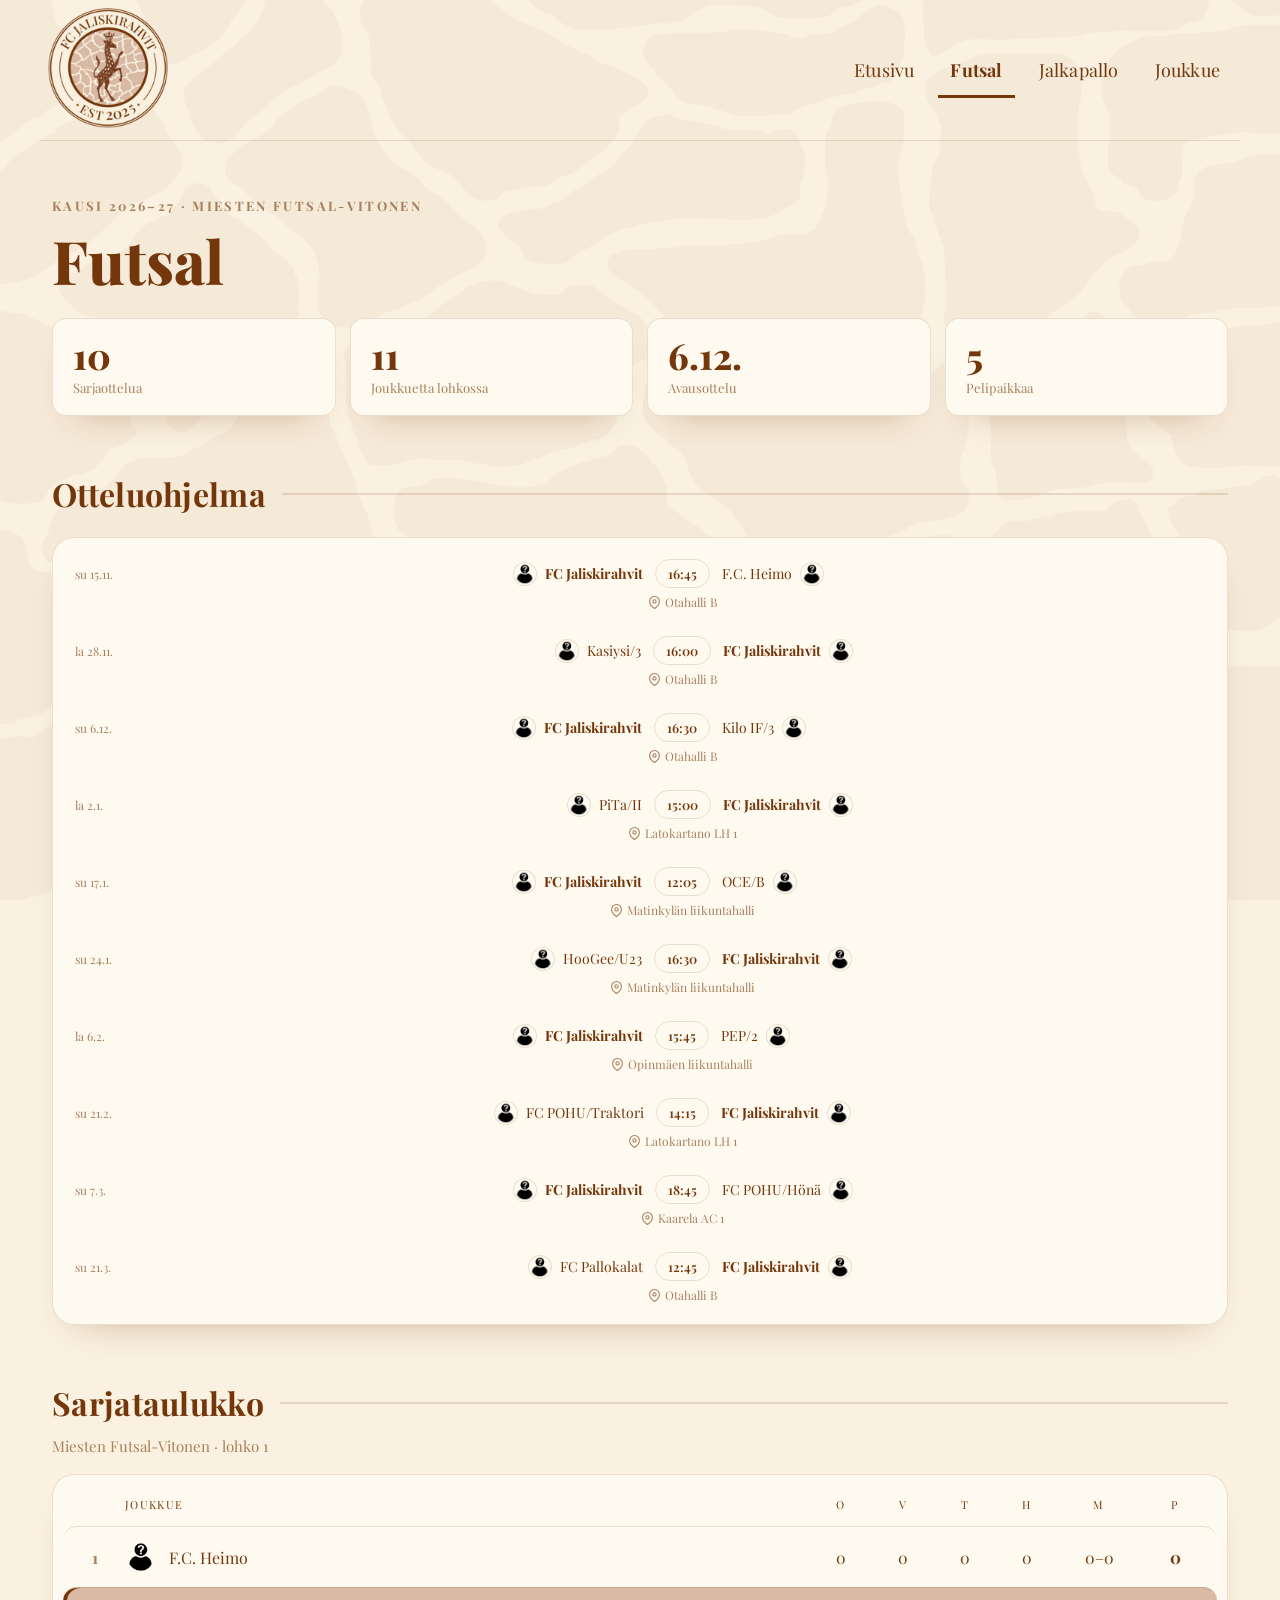
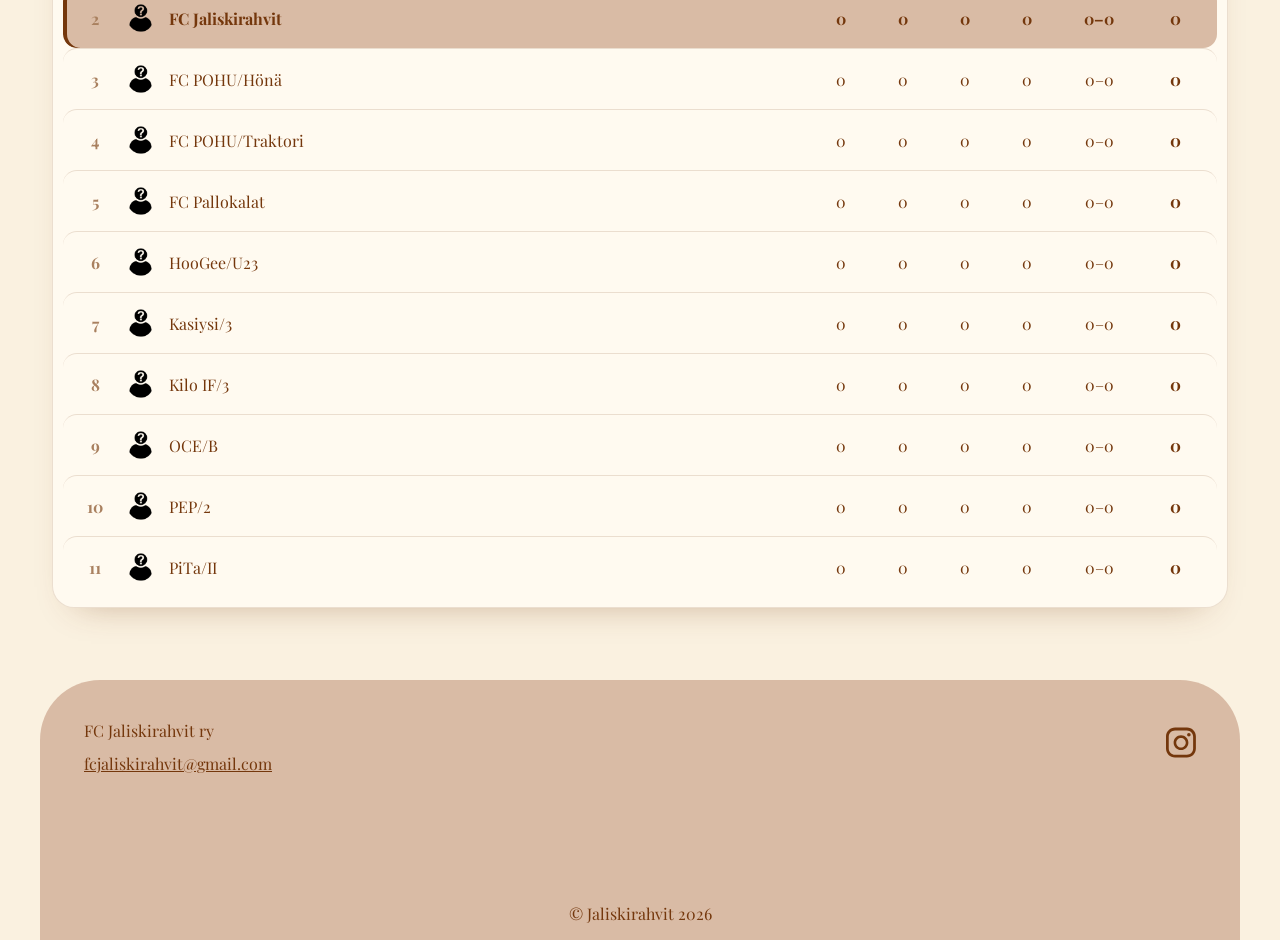
==== futsal.html @ c461353d "Add futsal season and rework home page for the off-season - Fetch the futsal team's matches and grou" ====
<!DOCTYPE html>
<html lang="fi">
<head>
    <meta charset="UTF-8">
    <meta name="viewport" content="width=device-width, initial-scale=1.0">
    <title>Futsal | FC Jaliskirahvit</title>
    <link rel="icon" type="image/x-icon" href="/assets/favicon.ico">
    <link rel="stylesheet" href="css/main.css">
    <script src="js/matches.js" defer></script>
    <script src="js/season.js" defer></script>
</head>
<body data-season="futsal">
    <header>
        <div class="header__logo-container">
            <a href="index.html"><img src="assets/logo.png" width="120"></a>
        </div>
        <nav class="header__menu">
            <div class="header__menu-item">
                <a href="index.html">Etusivu</a>
            </div>
            <div class="header__menu-item">
                <a href="futsal.html" aria-current="page">Futsal</a>
            </div>
            <div class="header__menu-item">
                <a href="jalkapallo.html">Jalkapallo</a>
            </div>
            <div class="header__menu-item">
                <a href="joukkue.html">Joukkue</a>
            </div>
        </nav>
    </header>
    <main>
        <section class="squad-intro">
            <span class="hero__eyebrow"></span>
            <h1>Futsal</h1>
            <div class="squad-intro__stats"></div>
        </section>
        <section class="fixtures" id="ottelut">
            <div class="section-heading">
                <h2>Otteluohjelma</h2>
                <span class="section-heading__rule"></span>
            </div>
            <div class="fixtures__container"></div>
        </section>
        <section class="table" id="sarja">
            <div class="section-heading">
                <h2>Sarjataulukko</h2>
                <span class="section-heading__rule"></span>
            </div>
            <p class="section-subtitle"></p>
            <div class="table__container"></div>
        </section>
    </main>
    <footer>
        <div class="footer__content-main">
            <div class="footer__content-left">
                <div class="footer__name"><p>FC Jaliskirahvit ry</p></div>
                <div class="footer__email"><a href="mailto:fcjaliskirahvit@gmail.com">fcjaliskirahvit@gmail.com</a></div>
            </div>
            <div class="footer__content-right">
                <div class="footer__socials">
                    <div class="footer__socials-instagram">
                        <a href="https://instagram.com/fcjaliskirahvit/" target="_blank">
                            <svg width="45" height="45" viewBox="0 0 45 45" fill="none" xmlns="http://www.w3.org/2000/svg">
                                <path d="M34.3125 8.25C32.8125 8.25 31.6875 9.375 31.6875 10.875C31.6875 12.375 32.8125 13.5 34.3125 13.5C35.8125 13.5 36.9375 12.375 36.9375 10.875C36.9375 9.375 35.8125 8.25 34.3125 8.25Z" fill="#74370c"/>
                                <path d="M22.5 11.625C16.3125 11.625 11.4375 16.6875 11.4375 22.6875C11.4375 28.6875 16.5 33.75 22.5 33.75C28.5 33.75 33.5625 28.6875 33.5625 22.6875C33.5625 16.6875 28.6875 11.625 22.5 11.625ZM22.5 29.8125C18.5625 29.8125 15.375 26.625 15.375 22.6875C15.375 18.75 18.5625 15.5625 22.5 15.5625C26.4375 15.5625 29.625 18.75 29.625 22.6875C29.625 26.625 26.4375 29.8125 22.5 29.8125Z" fill="#74370c"/>
                                <path d="M31.5 0H13.6875C6 0 0 6 0 13.5V31.3125C0 38.8125 6 44.8125 13.5 44.8125H31.3125C38.8125 44.8125 44.8125 38.8125 44.8125 31.3125V13.5C45 6 39 0 31.5 0ZM40.6875 31.5C40.6875 36.5625 36.5625 40.875 31.3125 40.875H13.5C8.4375 40.875 4.125 36.75 4.125 31.5V13.6875C4.125 8.625 8.25 4.3125 13.5 4.3125H31.3125C36.375 4.3125 40.6875 8.4375 40.6875 13.6875V31.5Z" fill="#74370c"/>
                            </svg>
                        </a>
                    </div>
                </div>
            </div>
        </div>
        <div class="footer__content-bottom">
            <div class="footer__copyright"><p>&#169; Jaliskirahvit 2026</p></div>
        </div>
    </footer>
    <script async src="https://scripts.simpleanalyticscdn.com/latest.js"></script>
</body>
</html>
---- css/main.css ----
@import 'base.css';
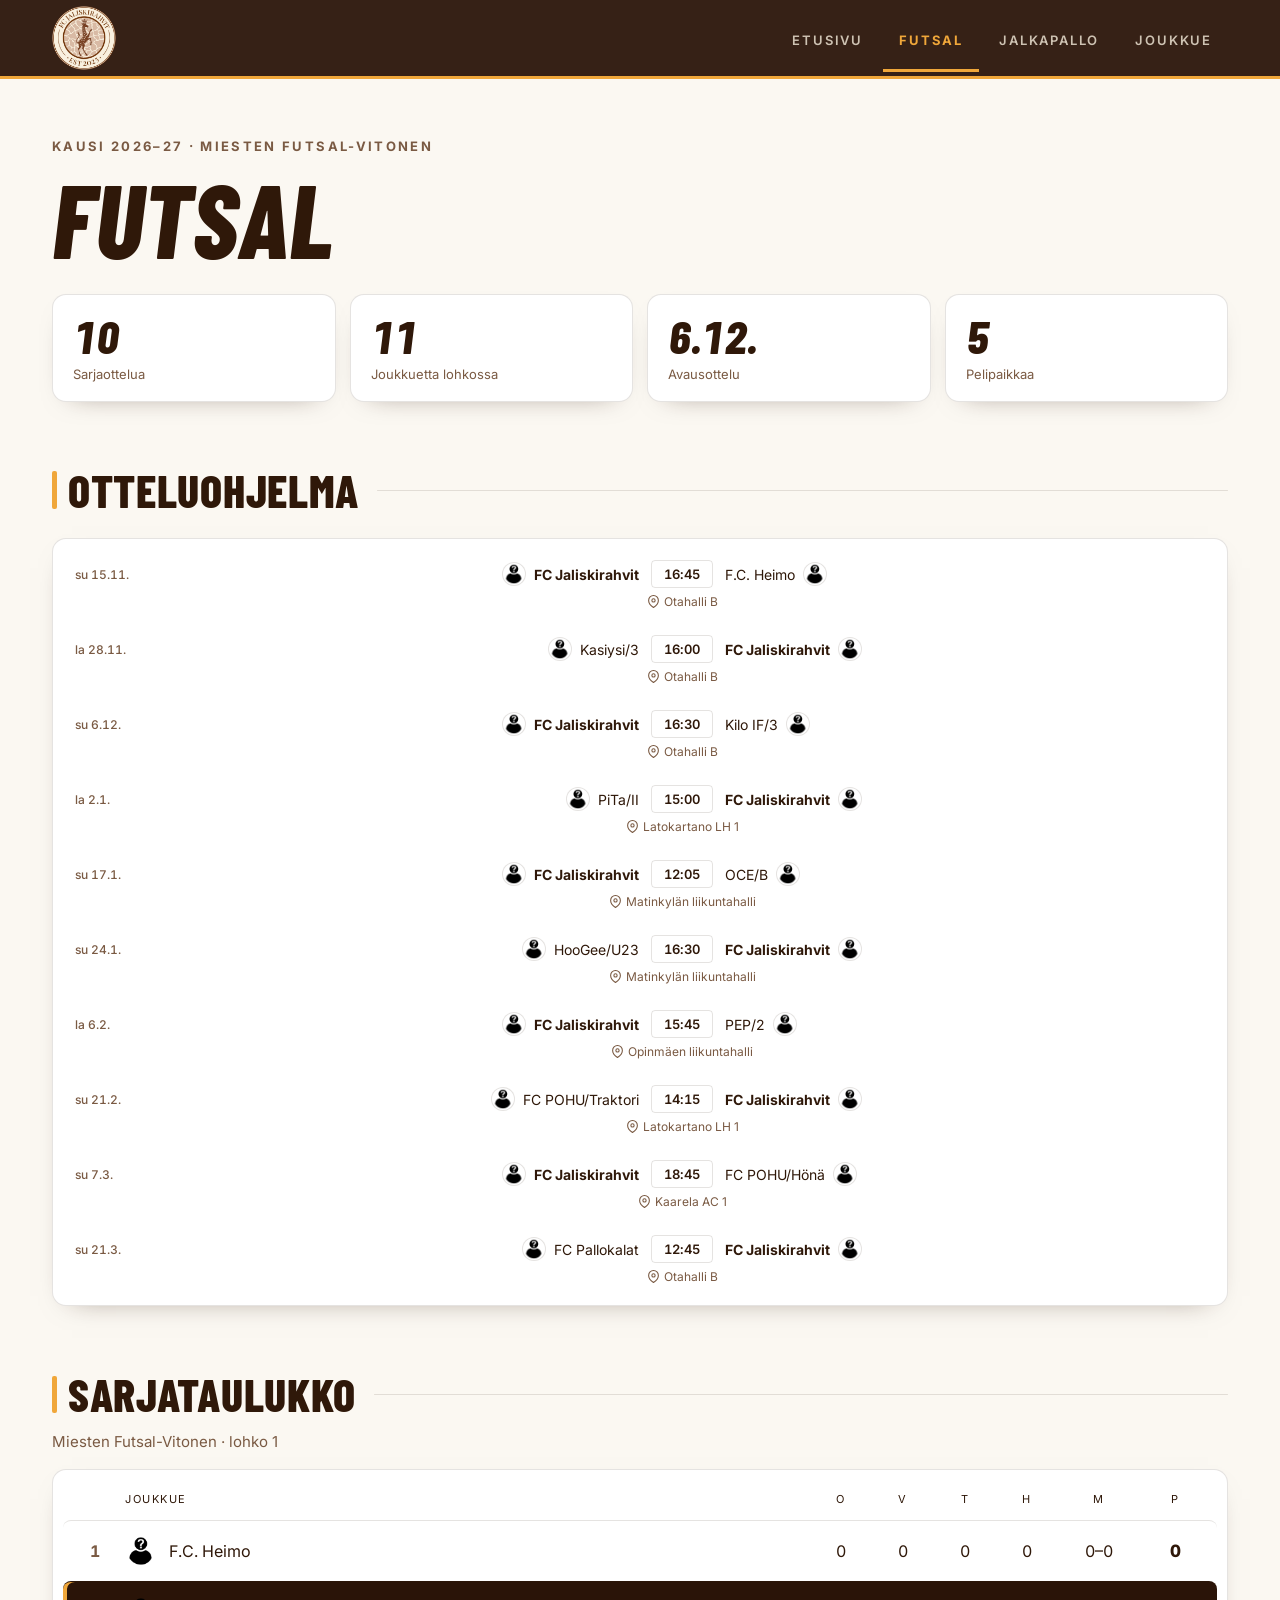
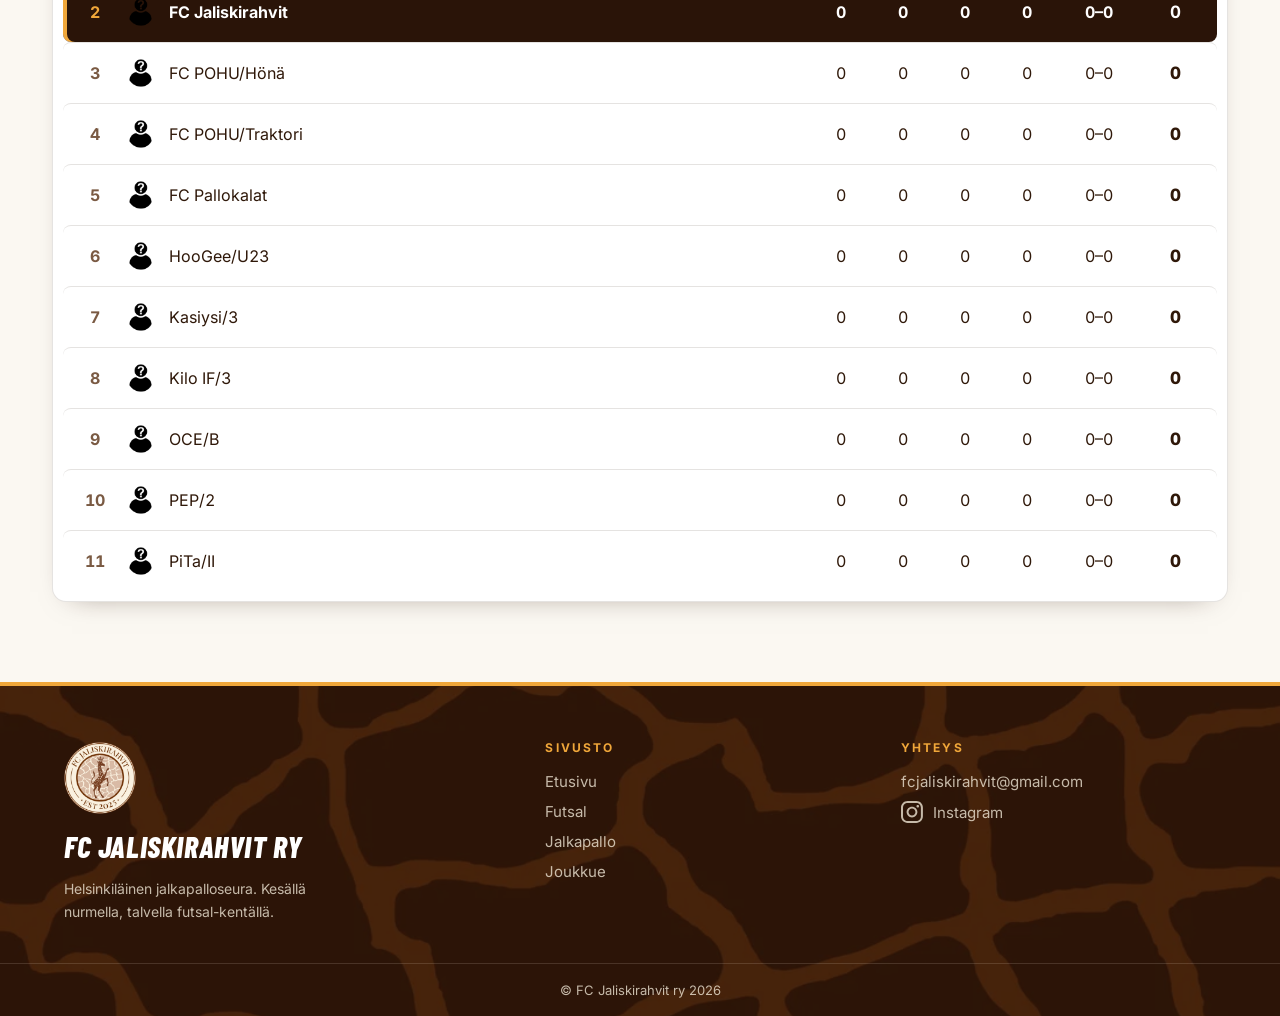
==== commit d9657e37: "Redesign the site with a professional sports-club look - New dark/amber design layer (css/pro.css): " ====
--- a/futsal.html
+++ b/futsal.html
@@ -4,17 +4,30 @@
     <meta charset="UTF-8">
     <meta name="viewport" content="width=device-width, initial-scale=1.0">
     <title>Futsal | FC Jaliskirahvit</title>
+    <meta name="description" content="FC Jaliskirahvitin futsal-kausi: otteluohjelma, tulokset ja sarjataulukko.">
+    <meta name="theme-color" content="#2a1408">
+    <meta property="og:type" content="website">
+    <meta property="og:site_name" content="FC Jaliskirahvit">
+    <meta property="og:title" content="Futsal | FC Jaliskirahvit">
+    <meta property="og:description" content="FC Jaliskirahvitin futsal-kausi: otteluohjelma, tulokset ja sarjataulukko.">
+    <meta property="og:image" content="https://jaliskirahvit.fi/assets/og-image.jpg">
+    <meta name="twitter:card" content="summary_large_image">
+    <script>document.documentElement.classList.add("js")</script>
     <link rel="icon" type="image/x-icon" href="/assets/favicon.ico">
+    <link rel="preload" href="assets/fonts/inter-latin.woff2" as="font" type="font/woff2" crossorigin>
+    <link rel="preload" href="assets/fonts/barlow-condensed-800-italic.woff2" as="font" type="font/woff2" crossorigin>
     <link rel="stylesheet" href="css/main.css">
+    <script src="js/nav.js" defer></script>
+    <script src="js/motion.js" defer></script>
     <script src="js/matches.js" defer></script>
     <script src="js/season.js" defer></script>
 </head>
 <body data-season="futsal">
     <header>
         <div class="header__logo-container">
-            <a href="index.html"><img src="assets/logo.png" width="120"></a>
+            <a href="index.html"><img src="assets/logo-240.png" width="64" height="64" alt="FC Jaliskirahvit – etusivu"></a>
         </div>
-        <nav class="header__menu">
+        <nav class="header__menu" id="site-nav" aria-label="Päävalikko">
             <div class="header__menu-item">
                 <a href="index.html">Etusivu</a>
             </div>
@@ -28,6 +41,9 @@
                 <a href="joukkue.html">Joukkue</a>
             </div>
         </nav>
+        <button class="header__toggle" type="button" aria-label="Avaa valikko" aria-expanded="false" aria-controls="site-nav">
+            <span></span><span></span><span></span>
+        </button>
     </header>
     <main>
         <section class="squad-intro">
@@ -52,28 +68,32 @@
         </section>
     </main>
     <footer>
-        <div class="footer__content-main">
-            <div class="footer__content-left">
-                <div class="footer__name"><p>FC Jaliskirahvit ry</p></div>
-                <div class="footer__email"><a href="mailto:fcjaliskirahvit@gmail.com">fcjaliskirahvit@gmail.com</a></div>
+        <div class="footer__inner">
+            <div class="footer__brand">
+                <img src="assets/logo-240.png" width="72" height="72" alt="FC Jaliskirahvit">
+                <span class="footer__name">FC Jaliskirahvit ry</span>
+                <p>Helsinkiläinen jalkapalloseura. Kesällä nurmella, talvella futsal-kentällä.</p>
             </div>
-            <div class="footer__content-right">
-                <div class="footer__socials">
-                    <div class="footer__socials-instagram">
-                        <a href="https://instagram.com/fcjaliskirahvit/" target="_blank">
-                            <svg width="45" height="45" viewBox="0 0 45 45" fill="none" xmlns="http://www.w3.org/2000/svg">
-                                <path d="M34.3125 8.25C32.8125 8.25 31.6875 9.375 31.6875 10.875C31.6875 12.375 32.8125 13.5 34.3125 13.5C35.8125 13.5 36.9375 12.375 36.9375 10.875C36.9375 9.375 35.8125 8.25 34.3125 8.25Z" fill="#74370c"/>
-                                <path d="M22.5 11.625C16.3125 11.625 11.4375 16.6875 11.4375 22.6875C11.4375 28.6875 16.5 33.75 22.5 33.75C28.5 33.75 33.5625 28.6875 33.5625 22.6875C33.5625 16.6875 28.6875 11.625 22.5 11.625ZM22.5 29.8125C18.5625 29.8125 15.375 26.625 15.375 22.6875C15.375 18.75 18.5625 15.5625 22.5 15.5625C26.4375 15.5625 29.625 18.75 29.625 22.6875C29.625 26.625 26.4375 29.8125 22.5 29.8125Z" fill="#74370c"/>
-                                <path d="M31.5 0H13.6875C6 0 0 6 0 13.5V31.3125C0 38.8125 6 44.8125 13.5 44.8125H31.3125C38.8125 44.8125 44.8125 38.8125 44.8125 31.3125V13.5C45 6 39 0 31.5 0ZM40.6875 31.5C40.6875 36.5625 36.5625 40.875 31.3125 40.875H13.5C8.4375 40.875 4.125 36.75 4.125 31.5V13.6875C4.125 8.625 8.25 4.3125 13.5 4.3125H31.3125C36.375 4.3125 40.6875 8.4375 40.6875 13.6875V31.5Z" fill="#74370c"/>
-                            </svg>
-                        </a>
-                    </div>
-                </div>
+            <div class="footer__col">
+                <h3>Sivusto</h3>
+                <ul>
+                    <li><a href="index.html">Etusivu</a></li>
+                    <li><a href="futsal.html">Futsal</a></li>
+                    <li><a href="jalkapallo.html">Jalkapallo</a></li>
+                    <li><a href="joukkue.html">Joukkue</a></li>
+                </ul>
+            </div>
+            <div class="footer__col">
+                <h3>Yhteys</h3>
+                <ul>
+                    <li><a href="mailto:fcjaliskirahvit@gmail.com">fcjaliskirahvit@gmail.com</a></li>
+                    <li><a class="footer__social" href="https://instagram.com/fcjaliskirahvit/" target="_blank" rel="noopener" aria-label="Instagram">
+                        <svg viewBox="0 0 45 45" aria-hidden="true"><path d="M34.3125 8.25C32.8125 8.25 31.6875 9.375 31.6875 10.875C31.6875 12.375 32.8125 13.5 34.3125 13.5C35.8125 13.5 36.9375 12.375 36.9375 10.875C36.9375 9.375 35.8125 8.25 34.3125 8.25Z"/><path d="M22.5 11.625C16.3125 11.625 11.4375 16.6875 11.4375 22.6875C11.4375 28.6875 16.5 33.75 22.5 33.75C28.5 33.75 33.5625 28.6875 33.5625 22.6875C33.5625 16.6875 28.6875 11.625 22.5 11.625ZM22.5 29.8125C18.5625 29.8125 15.375 26.625 15.375 22.6875C15.375 18.75 18.5625 15.5625 22.5 15.5625C26.4375 15.5625 29.625 18.75 29.625 22.6875C29.625 26.625 26.4375 29.8125 22.5 29.8125Z"/><path d="M31.5 0H13.6875C6 0 0 6 0 13.5V31.3125C0 38.8125 6 44.8125 13.5 44.8125H31.3125C38.8125 44.8125 44.8125 38.8125 44.8125 31.3125V13.5C45 6 39 0 31.5 0ZM40.6875 31.5C40.6875 36.5625 36.5625 40.875 31.3125 40.875H13.5C8.4375 40.875 4.125 36.75 4.125 31.5V13.6875C4.125 8.625 8.25 4.3125 13.5 4.3125H31.3125C36.375 4.3125 40.6875 8.4375 40.6875 13.6875V31.5Z"/></svg>
+                        Instagram</a></li>
+                </ul>
             </div>
         </div>
-        <div class="footer__content-bottom">
-            <div class="footer__copyright"><p>&#169; Jaliskirahvit 2026</p></div>
-        </div>
+        <div class="footer__bottom"><p>&#169; FC Jaliskirahvit ry 2026</p></div>
     </footer>
     <script async src="https://scripts.simpleanalyticscdn.com/latest.js"></script>
 </body>
--- a/css/main.css
+++ b/css/main.css
@@ -1 +1,2 @@
-@import 'base.css';+@import 'base.css';
+@import 'pro.css';
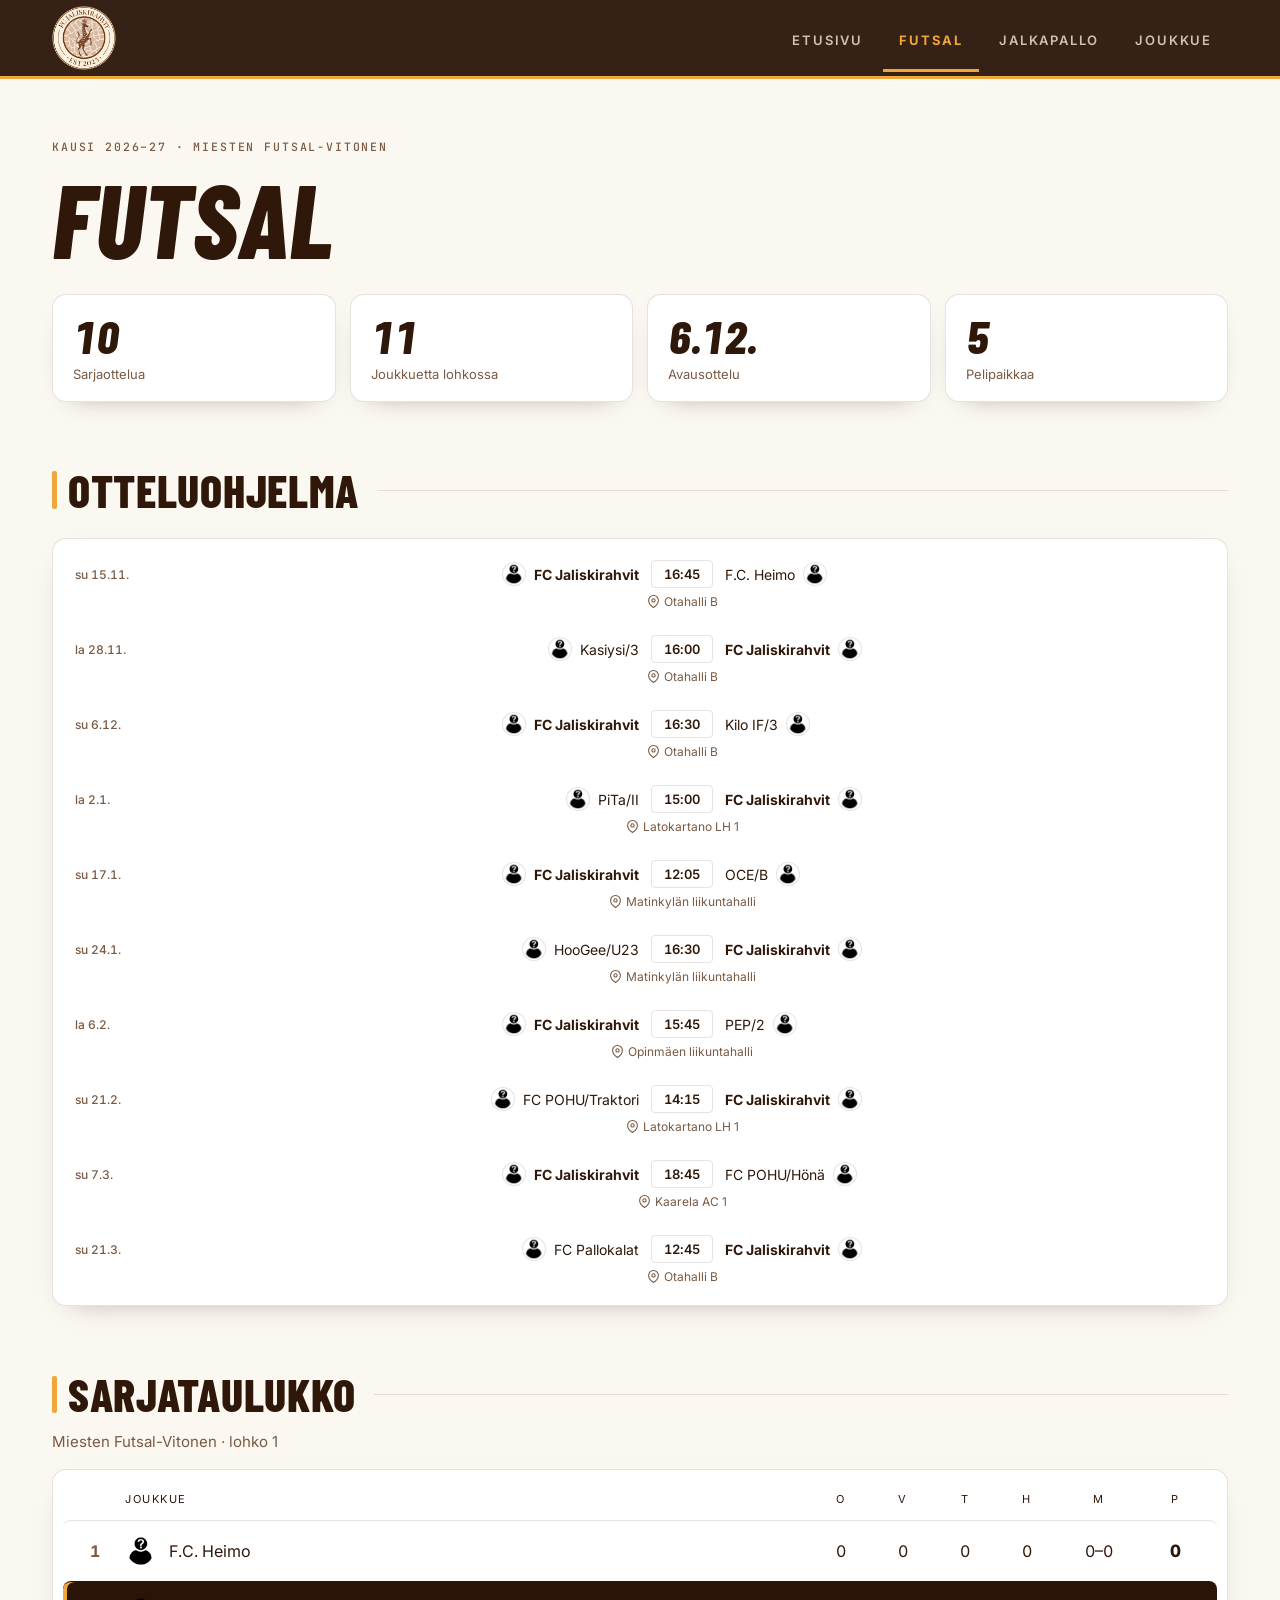
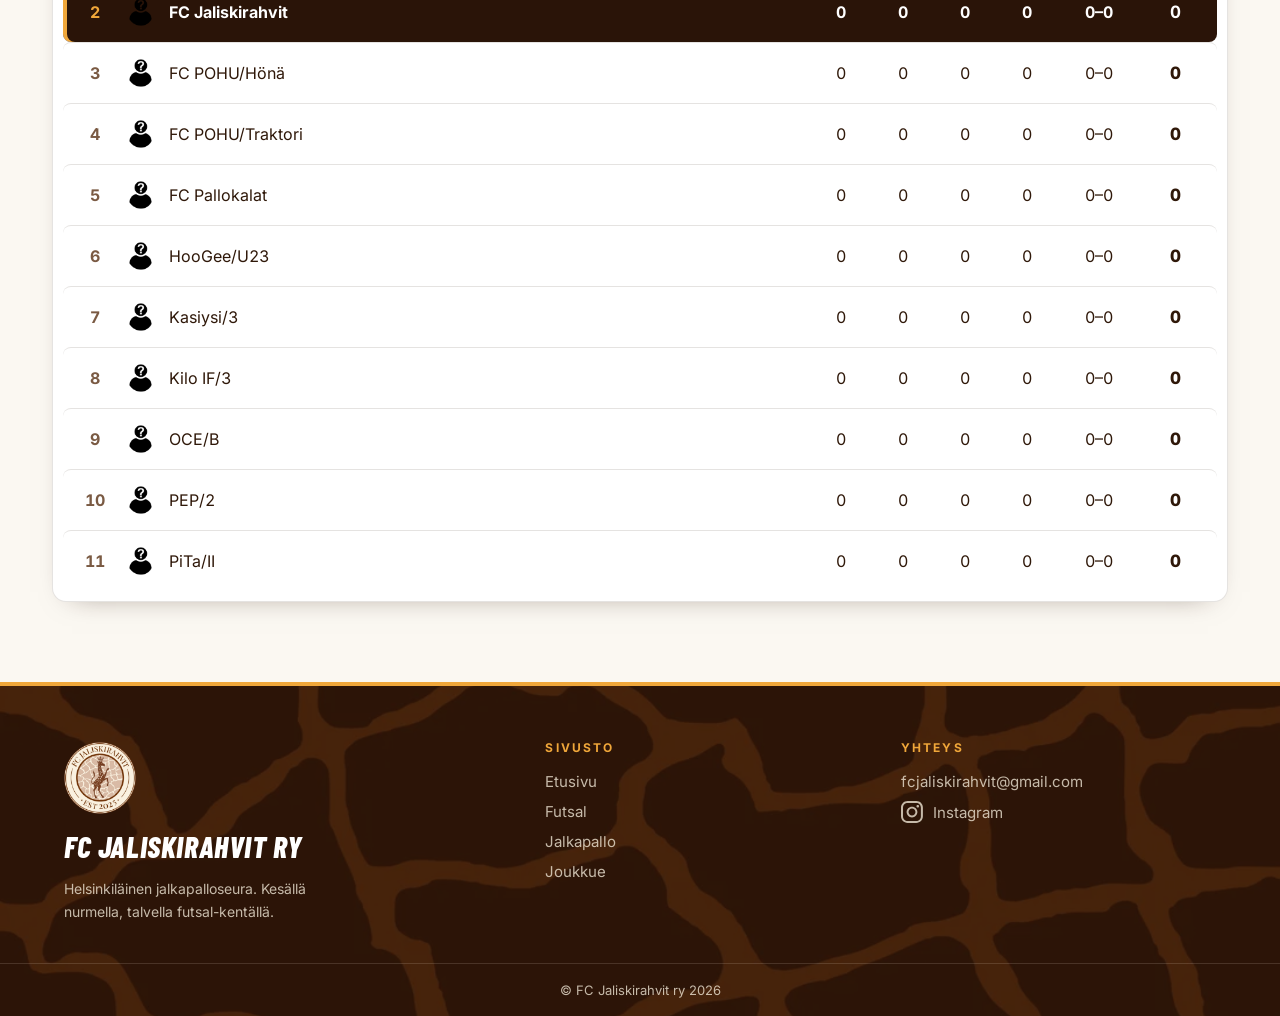
==== commit e2e857a7: "Add futuristic enhancement layer on top of the redesign - Live giraffe print: drifting Voronoi canva" ====
--- a/futsal.html
+++ b/futsal.html
@@ -14,12 +14,15 @@
     <meta name="twitter:card" content="summary_large_image">
     <script>document.documentElement.classList.add("js")</script>
     <link rel="icon" type="image/x-icon" href="/assets/favicon.ico">
+    <link rel="preload" href="assets/fonts/jetbrains-mono-latin.woff2" as="font" type="font/woff2" crossorigin>
     <link rel="preload" href="assets/fonts/inter-latin.woff2" as="font" type="font/woff2" crossorigin>
     <link rel="preload" href="assets/fonts/barlow-condensed-800-italic.woff2" as="font" type="font/woff2" crossorigin>
     <link rel="stylesheet" href="css/main.css">
     <script src="js/nav.js" defer></script>
     <script src="js/motion.js" defer></script>
+    <script src="js/fx.js" defer></script>
     <script src="js/matches.js" defer></script>
+    <script src="js/charts.js" defer></script>
     <script src="js/season.js" defer></script>
 </head>
 <body data-season="futsal">
@@ -50,6 +53,13 @@
             <span class="hero__eyebrow"></span>
             <h1>Futsal</h1>
             <div class="squad-intro__stats"></div>
+        </section>
+        <section class="progress" id="kulku" hidden>
+            <div class="section-heading">
+                <h2>Kauden kulku</h2>
+                <span class="section-heading__rule"></span>
+            </div>
+            <div class="progress__panel"></div>
         </section>
         <section class="fixtures" id="ottelut">
             <div class="section-heading">
--- a/css/main.css
+++ b/css/main.css
@@ -1,2 +1,3 @@
 @import 'base.css';
 @import 'pro.css';
+@import 'fx.css';
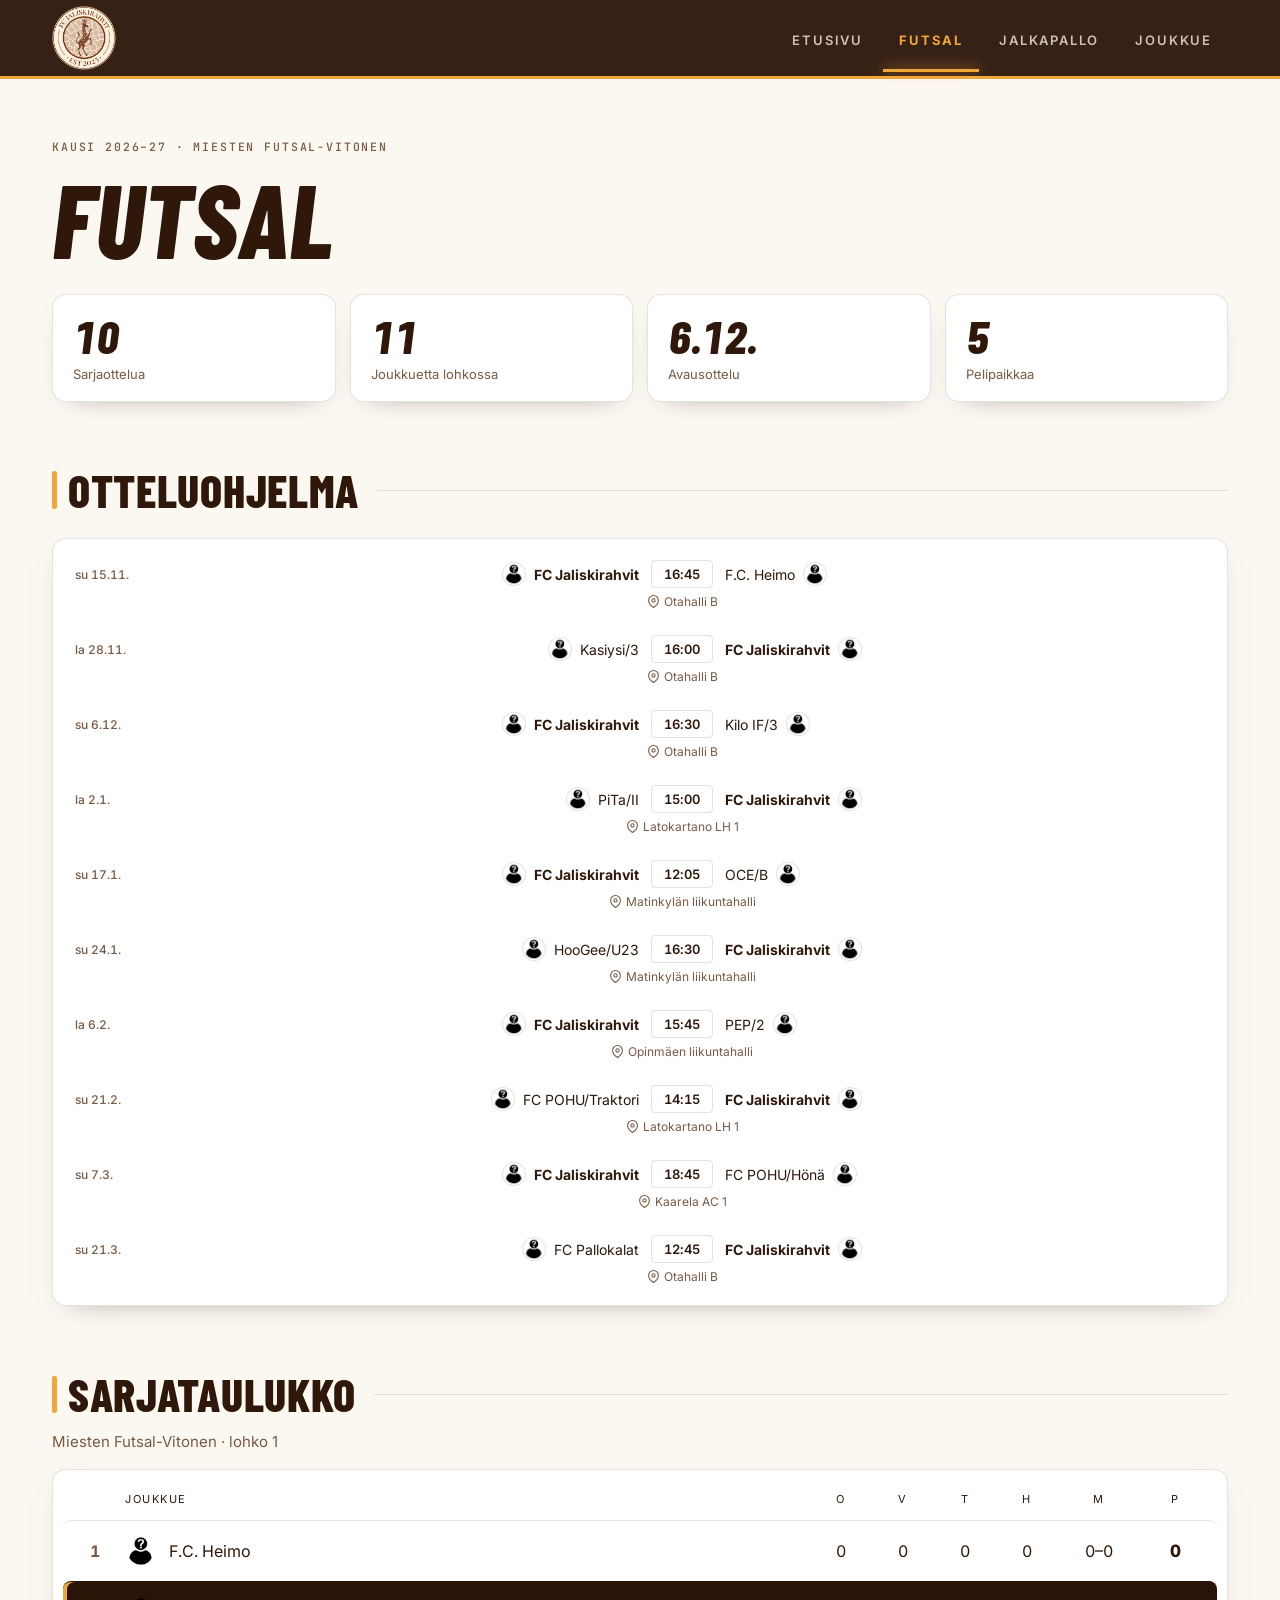
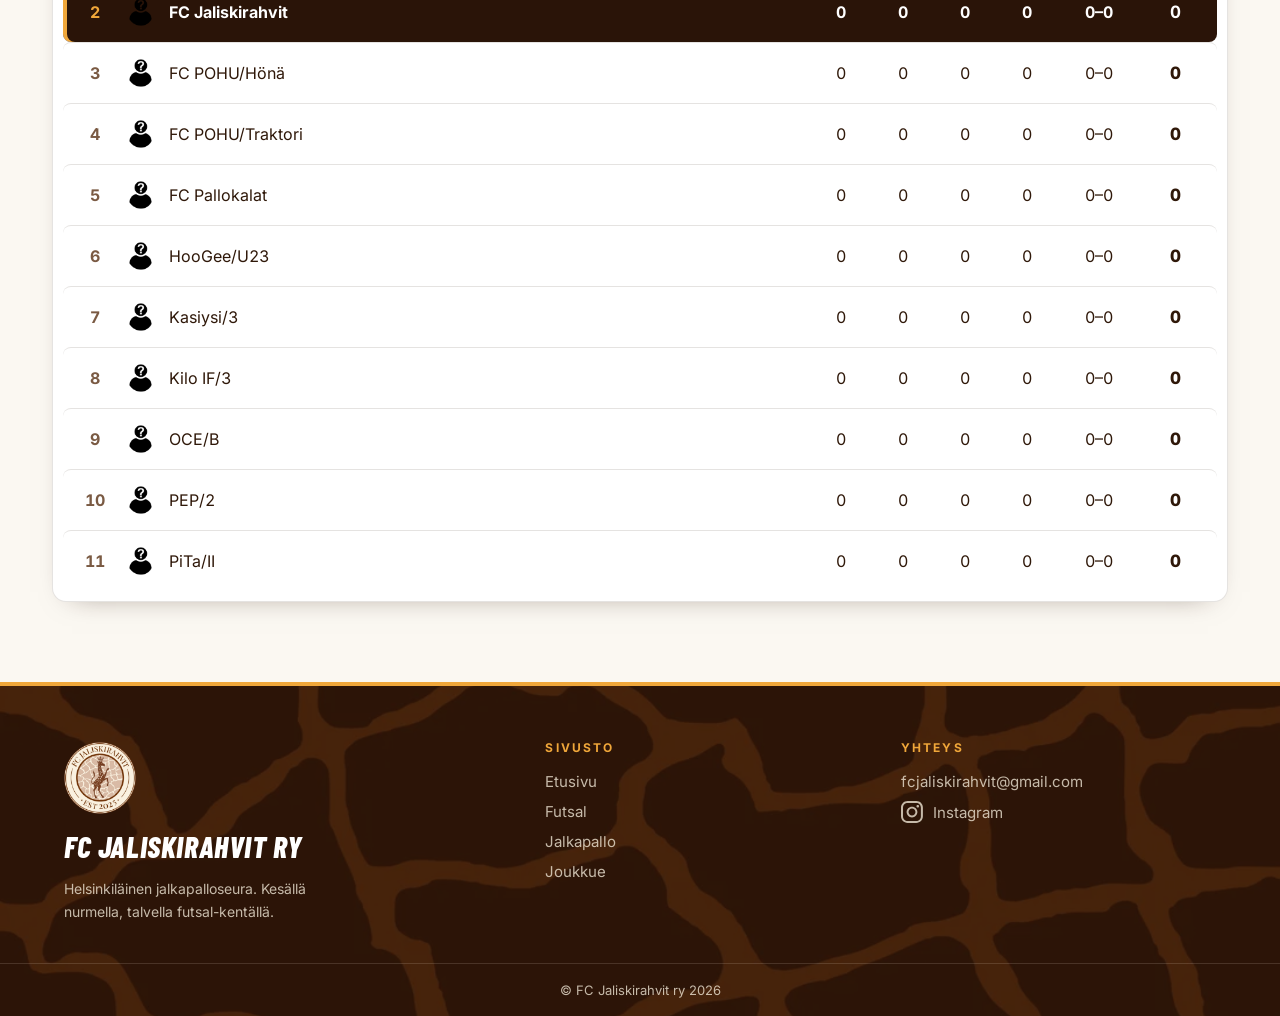
==== commit d9b68251: "Add giraffe-neck progress, shader hero, nav glide, matchday mode and tactical pitch Co-Authored-By: " ====
--- a/futsal.html
+++ b/futsal.html
@@ -20,6 +20,8 @@
     <link rel="stylesheet" href="css/main.css">
     <script src="js/nav.js" defer></script>
     <script src="js/motion.js" defer></script>
+    <script src="js/neck.js" defer></script>
+    <script src="js/decode.js" defer></script>
     <script src="js/fx.js" defer></script>
     <script src="js/matches.js" defer></script>
     <script src="js/charts.js" defer></script>
